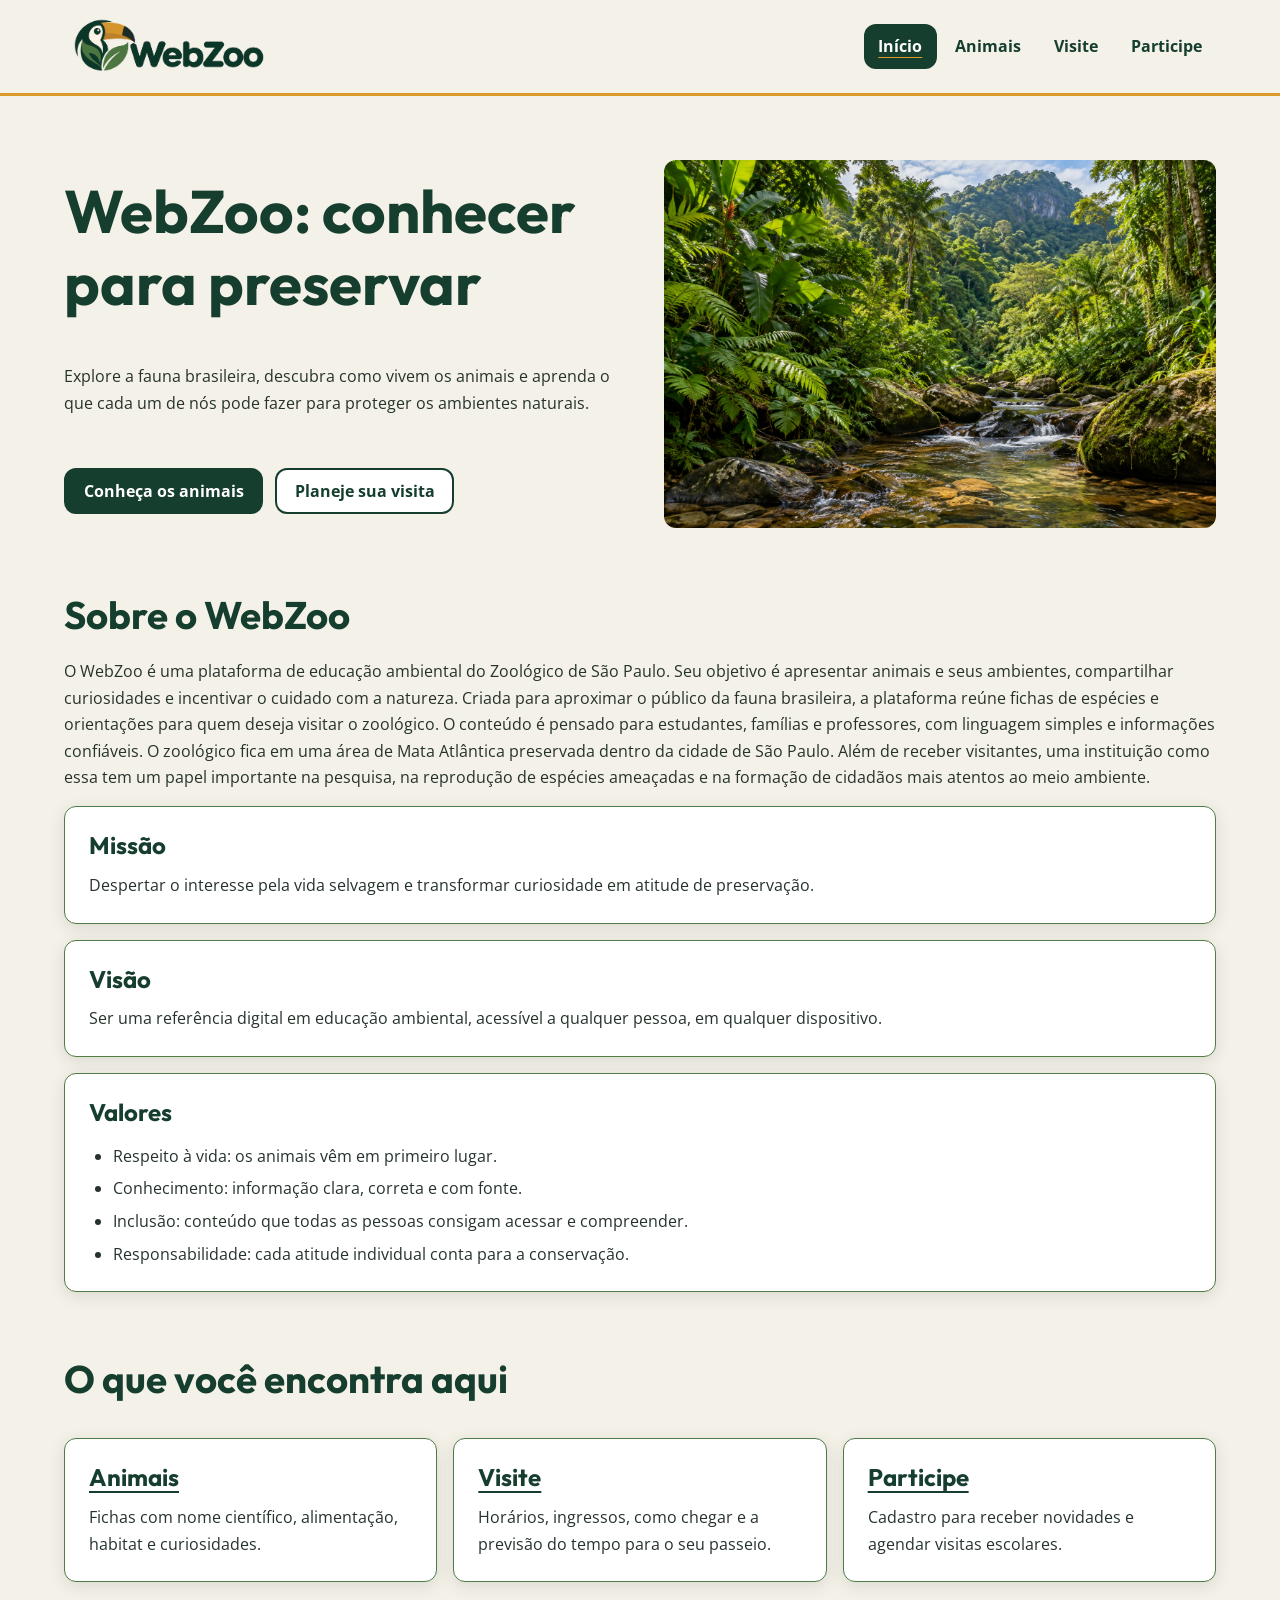
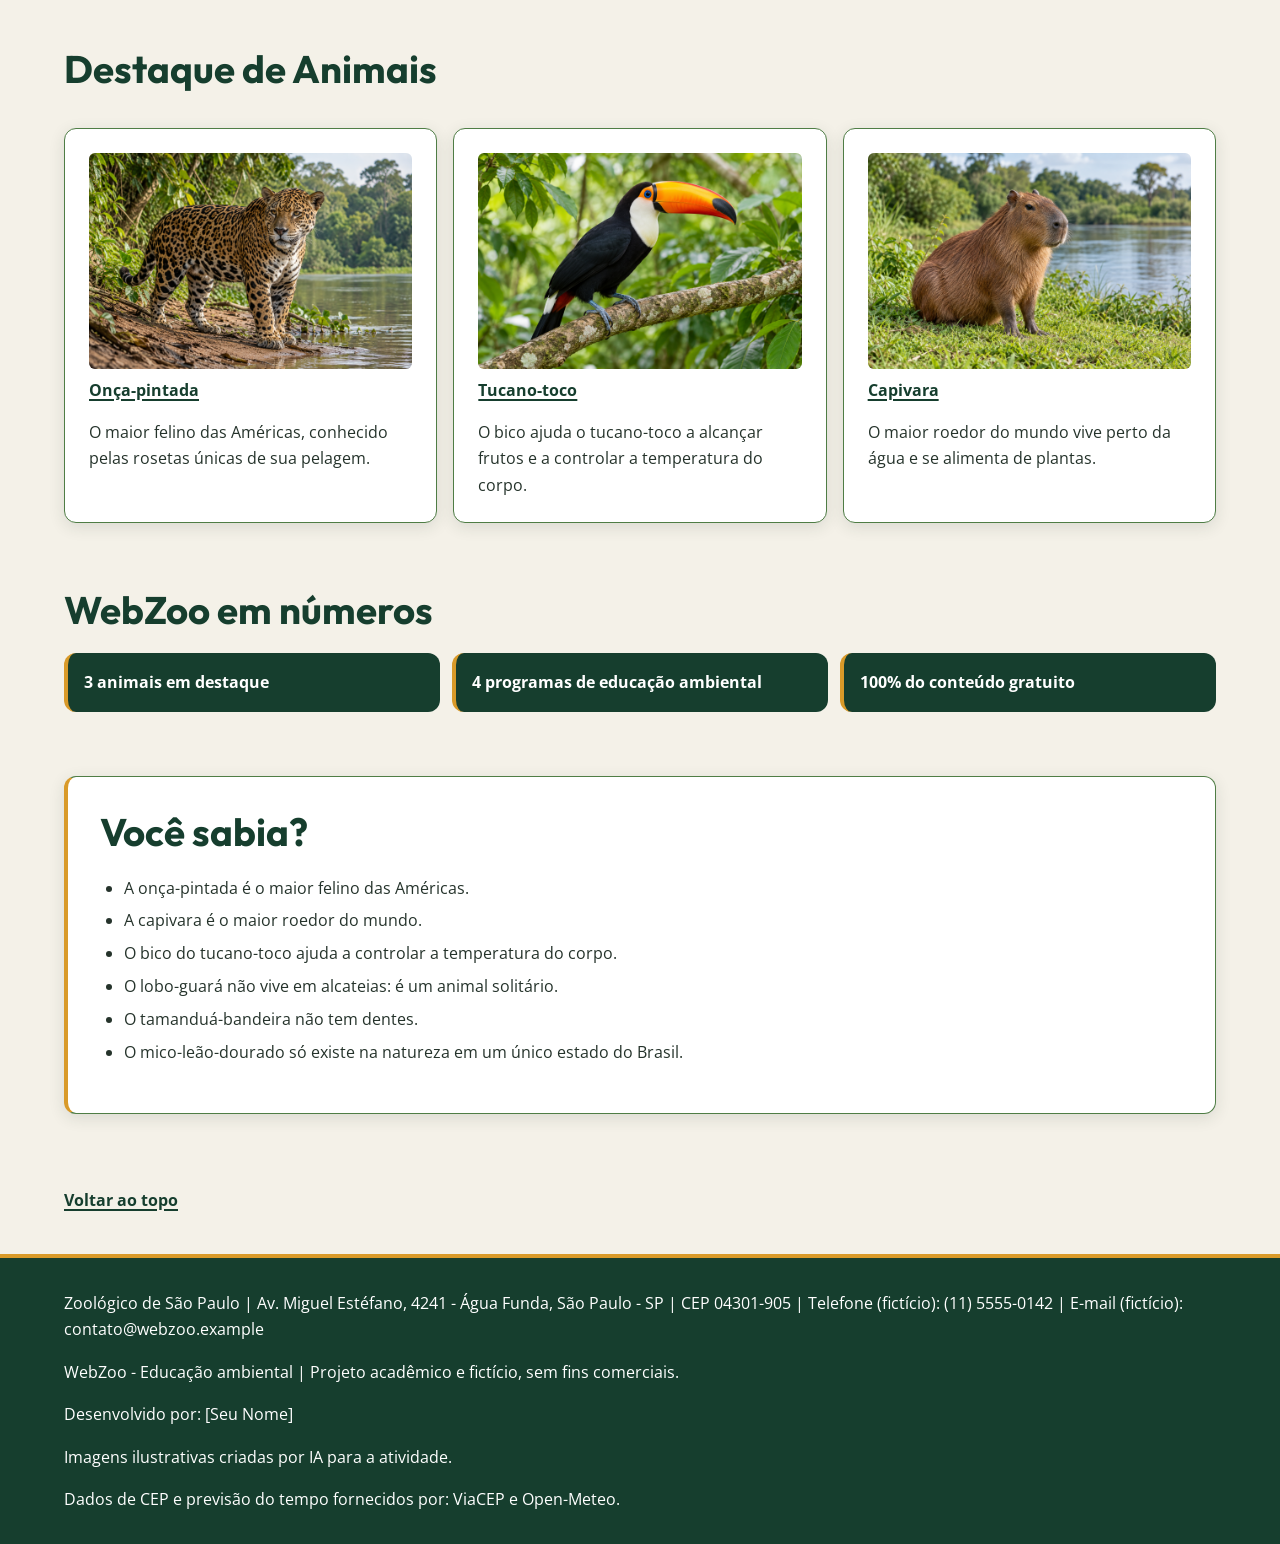
==== index.html @ 7370e72e "Criação do site WebZoo" ====
<!DOCTYPE html>
<html lang="pt-BR">
<head>
  <meta charset="UTF-8">
  <meta name="viewport" content="width=device-width, initial-scale=1.0">
  <meta name="description" content="Conheça a fauna brasileira e descubra como ajudar a proteger os ambientes naturais com o WebZoo.">
  <link rel="icon" href="assets/logo/webzoo_logo.png" type="image/png">
  <link rel="stylesheet" href="css/style.css">
  <script src="js/main.js" defer></script>
  <title>Início | WebZoo</title>
</head>
<body id="topo">
  <a href="#conteudo-principal" class="skip-link">Pular para o conteúdo principal</a>
  <header>
    <a href="index.html" aria-label="WebZoo - Página inicial">
      <img src="assets/logo/webzoo_logo.png" alt="WebZoo - Página inicial">
    </a>
    <button type="button" id="btn-menu" aria-expanded="false" aria-controls="menu-principal" aria-label="Abrir menu">
      <span aria-hidden="true">☰</span>
    </button>
    <nav id="menu-principal" aria-label="Navegação principal">
      <ul>
        <li><a href="index.html" aria-current="page">Início</a></li>
        <li><a href="animais.html">Animais</a></li>
        <li><a href="visite.html">Visite</a></li>
        <li><a href="participe.html">Participe</a></li>
      </ul>
    </nav>
  </header>

  <main id="conteudo-principal">
    <section class="hero" aria-labelledby="titulo-principal">
      <figure>
        <img src="assets/imagens/floresta.png" alt="Vegetação verde e densa de uma floresta tropical brasileira">
      </figure>
      <h1 id="titulo-principal">WebZoo: conhecer para preservar</h1>
      <p>Explore a fauna brasileira, descubra como vivem os animais e aprenda o que cada um de nós pode fazer para proteger os ambientes naturais.</p>
      <p>
        <a href="animais.html">Conheça os animais</a>
        <a href="visite.html">Planeje sua visita</a>
      </p>
    </section>

    <section aria-labelledby="sobre-webzoo">
      <h2 id="sobre-webzoo">Sobre o WebZoo</h2>
      <p>O WebZoo é uma plataforma de educação ambiental do Zoológico de São Paulo. Seu objetivo é apresentar animais e seus ambientes, compartilhar curiosidades e incentivar o cuidado com a natureza. Criada para aproximar o público da fauna brasileira, a plataforma reúne fichas de espécies e orientações para quem deseja visitar o zoológico. O conteúdo é pensado para estudantes, famílias e professores, com linguagem simples e informações confiáveis. O zoológico fica em uma área de Mata Atlântica preservada dentro da cidade de São Paulo. Além de receber visitantes, uma instituição como essa tem um papel importante na pesquisa, na reprodução de espécies ameaçadas e na formação de cidadãos mais atentos ao meio ambiente.</p>
      <article>
        <h3>Missão</h3>
        <p>Despertar o interesse pela vida selvagem e transformar curiosidade em atitude de preservação.</p>
      </article>
      <article>
        <h3>Visão</h3>
        <p>Ser uma referência digital em educação ambiental, acessível a qualquer pessoa, em qualquer dispositivo.</p>
      </article>
      <article>
        <h3>Valores</h3>
        <ul>
          <li>Respeito à vida: os animais vêm em primeiro lugar.</li>
          <li>Conhecimento: informação clara, correta e com fonte.</li>
          <li>Inclusão: conteúdo que todas as pessoas consigam acessar e compreender.</li>
          <li>Responsabilidade: cada atitude individual conta para a conservação.</li>
        </ul>
      </article>
    </section>

    <section aria-labelledby="o-que-encontra">
      <h2 id="o-que-encontra">O que você encontra aqui</h2>
      <article>
        <h3><a href="animais.html">Animais</a></h3>
        <p>Fichas com nome científico, alimentação, habitat e curiosidades.</p>
      </article>
      <article>
        <h3><a href="visite.html">Visite</a></h3>
        <p>Horários, ingressos, como chegar e a previsão do tempo para o seu passeio.</p>
      </article>
      <article>
        <h3><a href="participe.html">Participe</a></h3>
        <p>Cadastro para receber novidades e agendar visitas escolares.</p>
      </article>
    </section>

    <section aria-labelledby="destaque-animais">
      <h2 id="destaque-animais">Destaque de Animais</h2>
      <article>
        <a href="animais.html#onca-pintada">
          <figure>
            <img src="assets/imagens/onca_pintada.png" alt="Onça-pintada em meio à vegetação">
            <figcaption>Onça-pintada</figcaption>
          </figure>
        </a>
        <p>O maior felino das Américas, conhecido pelas rosetas únicas de sua pelagem.</p>
      </article>
      <article>
        <a href="animais.html#tucano-toco">
          <figure>
            <img src="assets/imagens/tucano_toco.png" alt="Tucano-toco com seu bico alaranjado característico">
            <figcaption>Tucano-toco</figcaption>
          </figure>
        </a>
        <p>O bico ajuda o tucano-toco a alcançar frutos e a controlar a temperatura do corpo.</p>
      </article>
      <article>
        <a href="animais.html#capivara">
          <figure>
            <img src="assets/imagens/capivara.png" alt="Capivara próxima à água">
            <figcaption>Capivara</figcaption>
          </figure>
        </a>
        <p>O maior roedor do mundo vive perto da água e se alimenta de plantas.</p>
      </article>
    </section>

    <section aria-labelledby="webzoo-numeros">
      <h2 id="webzoo-numeros">WebZoo em números</h2>
      <ul>
        <li>3 animais em destaque</li>
        <li>4 programas de educação ambiental</li>
        <li>100% do conteúdo gratuito</li>
      </ul>
    </section>

    <aside aria-labelledby="voce-sabia">
      <h2 id="voce-sabia">Você sabia?</h2>
      <ul>
        <li>A onça-pintada é o maior felino das Américas.</li>
        <li>A capivara é o maior roedor do mundo.</li>
        <li>O bico do tucano-toco ajuda a controlar a temperatura do corpo.</li>
        <li>O lobo-guará não vive em alcateias: é um animal solitário.</li>
        <li>O tamanduá-bandeira não tem dentes.</li>
        <li>O mico-leão-dourado só existe na natureza em um único estado do Brasil.</li>
      </ul>
    </aside>
  </main>

  <p><a href="#topo">Voltar ao topo</a></p>
  <footer>
    <address>
      Zoológico de São Paulo | Av. Miguel Estéfano, 4241 - Água Funda, São Paulo - SP | CEP 04301-905 | Telefone (fictício): (11) 5555-0142 | E-mail (fictício): contato@webzoo.example
    </address>
    <p>WebZoo - Educação ambiental | Projeto acadêmico e fictício, sem fins comerciais.</p>
    <p>Desenvolvido por: [Seu Nome]</p>
    <p>Imagens ilustrativas criadas por IA para a atividade.</p>
    <p>Dados de CEP e previsão do tempo fornecidos por: ViaCEP e Open-Meteo.</p>
  </footer>
</body>
</html>
---- css/style.css ----
@import url("https://fonts.googleapis.com/css2?family=Open+Sans:wght@400;600;700&family=Outfit:wght@600;700&display=swap");

:root {
  --verde-floresta: #163E2E;
  --verde-folha: #4F7D45;
  --ocre: #D99A29;
  --areia-clara: #F4F1E8;
  --carvao: #25332B;
  --branco: #FFFFFF;
  --sombra: rgba(37, 51, 43, 0.12);
  --invisivel: rgba(37, 51, 43, 0);
  --raio: 0.75rem;
  --largura-conteudo: 72rem;
}

*,
*::before,
*::after {
  box-sizing: border-box;
}

html {
  scroll-behavior: smooth;
}

body {
  margin: 0;
  background: var(--areia-clara);
  color: var(--carvao);
  font-family: "Open Sans", sans-serif;
  line-height: 1.65;
  overflow-wrap: break-word;
}

img {
  display: block;
  max-width: 100%;
  height: auto;
}

h1,
h2,
h3 {
  color: var(--verde-floresta);
  font-family: "Outfit", sans-serif;
  line-height: 1.2;
}

h1 {
  margin: 0 0 1rem;
  font-size: clamp(2rem, 5vw, 3.75rem);
}

h2 {
  margin: 0 0 1.25rem;
  font-size: clamp(1.6rem, 3vw, 2.4rem);
}

h3 {
  margin: 0 0 0.75rem;
  font-size: clamp(1.2rem, 2vw, 1.5rem);
}

p {
  margin: 0 0 1rem;
}

ul {
  padding-left: 1.5rem;
}

li + li {
  margin-top: 0.4rem;
}

figure {
  margin: 0;
}

a {
  color: var(--verde-floresta);
  text-decoration-thickness: 0.1em;
  text-underline-offset: 0.2em;
}

a:hover {
  color: var(--carvao);
  text-decoration-thickness: 0.15em;
}

:focus-visible {
  outline: 0.2rem solid var(--verde-floresta);
  outline-offset: 0.2rem;
}

.skip-link {
  position: absolute;
  z-index: 10;
  top: 0.5rem;
  left: 0.5rem;
  padding: 0.75rem 1rem;
  transform: translateY(-200%);
  border-radius: var(--raio);
  background: var(--verde-floresta);
  color: var(--branco);
  font-weight: 700;
}

.skip-link:focus {
  transform: translateY(0);
  color: var(--branco);
  outline: 0.2rem solid var(--branco);
  outline-offset: 0.2rem;
  box-shadow: 0 0 0 0.5rem var(--verde-floresta);
}

body > header {
  display: flex;
  flex-wrap: wrap;
  align-items: center;
  justify-content: space-between;
  gap: 0.5rem 1rem;
  padding: 0.75rem max(1rem, calc((100% - var(--largura-conteudo)) / 2));
  border-bottom: 0.2rem solid var(--ocre);
  background: var(--areia-clara);
}

body > header > a {
  display: inline-flex;
  align-items: center;
  min-width: 0;
  min-height: 2.75rem;
}

body > header img {
  width: clamp(9rem, 36vw, 13rem);
  height: auto;
}

button,
input,
select,
textarea {
  font: inherit;
}

button,
input:not([type="checkbox"]):not([type="radio"]),
select,
textarea {
  min-height: 2.75rem;
}

button,
.hero p:last-child a {
  display: inline-flex;
  align-items: center;
  justify-content: center;
  min-height: 2.75rem;
  padding: 0.65rem 1.1rem;
  border: 0.125rem solid var(--verde-floresta);
  border-radius: var(--raio);
  background: var(--verde-floresta);
  color: var(--branco);
  font-weight: 700;
  line-height: 1.3;
  text-align: center;
  text-decoration: none;
  cursor: pointer;
  transition: background-color 160ms ease, border-color 160ms ease;
}

button:hover,
.hero p:last-child a:hover {
  border-color: var(--verde-folha);
  background: var(--verde-folha);
  color: var(--branco);
}

button:focus-visible,
.hero p:last-child a:focus-visible {
  outline: 0.2rem solid var(--verde-floresta);
  outline-offset: 0.2rem;
}

#btn-menu {
  display: none;
  position: relative;
  width: 2.75rem;
  min-width: 2.75rem;
  height: 2.75rem;
  padding: 0;
  border-color: var(--verde-floresta);
  background: var(--areia-clara);
  color: var(--verde-floresta);
}

#btn-menu:hover {
  background: var(--branco);
}

#btn-menu span {
  position: absolute;
  width: 1.3rem;
  height: 0.15rem;
  overflow: hidden;
  background: var(--verde-floresta);
  color: var(--verde-floresta);
  font-size: 0;
  transition: background-color 160ms ease;
}

#btn-menu::before,
#btn-menu::after {
  position: absolute;
  width: 1.3rem;
  height: 0.15rem;
  background: var(--verde-floresta);
  content: "";
  transition: transform 160ms ease;
}

#btn-menu::before {
  transform: translateY(-0.4rem);
}

#btn-menu::after {
  transform: translateY(0.4rem);
}

#btn-menu[aria-expanded="true"] span {
  background: var(--invisivel);
}

#btn-menu[aria-expanded="true"]::before {
  transform: rotate(45deg);
}

#btn-menu[aria-expanded="true"]::after {
  transform: rotate(-45deg);
}

.js-menu #btn-menu {
  display: inline-flex;
}

#menu-principal {
  flex-basis: 100%;
}

.js-menu #menu-principal {
  display: none;
}

.js-menu #btn-menu[aria-expanded="true"] + #menu-principal {
  display: block;
}

#menu-principal ul {
  display: flex;
  flex-direction: column;
  gap: 0.25rem;
  margin: 0;
  padding: 0.5rem 0 0;
  list-style: none;
}

#menu-principal li + li {
  margin: 0;
}

#menu-principal a {
  display: flex;
  align-items: center;
  min-height: 2.75rem;
  padding: 0.6rem 0.9rem;
  border-radius: var(--raio);
  font-weight: 700;
  text-decoration: none;
}

#menu-principal a:hover {
  background: var(--branco);
  color: var(--verde-floresta);
}

#menu-principal a[aria-current="page"] {
  background: var(--verde-floresta);
  color: var(--branco);
  text-decoration: underline;
  text-decoration-color: var(--ocre);
  text-underline-offset: 0.3em;
}

#menu-principal a[aria-current="page"]:hover {
  background: var(--verde-folha);
  color: var(--branco);
}

main {
  width: min(100% - 2rem, var(--largura-conteudo));
  margin: 0 auto;
  padding: clamp(2rem, 5vw, 4rem) 0;
}

main > section,
main > aside {
  margin-top: clamp(2.5rem, 5vw, 4rem);
}

main > section:first-child {
  margin-top: 0;
}

.hero {
  display: grid;
  gap: 1rem;
}

.hero figure {
  overflow: hidden;
  border-radius: var(--raio);
}

.hero figure img {
  width: 100%;
}

.hero h1,
.hero p {
  margin: 0;
}

.hero p:last-child {
  display: flex;
  flex-wrap: wrap;
  gap: 0.75rem;
  margin-top: 0.5rem;
}

.hero p:last-child a:last-child {
  background: var(--branco);
  color: var(--verde-floresta);
}

.hero p:last-child a:last-child:hover {
  background: var(--verde-floresta);
  color: var(--branco);
}

main article,
main aside,
main details {
  border: 0.0625rem solid var(--verde-folha);
  border-radius: var(--raio);
  background: var(--branco);
  box-shadow: 0 0.25rem 1rem var(--sombra);
}

main article {
  min-width: 0;
  padding: clamp(1rem, 2vw, 1.5rem);
}

main article + article {
  margin-top: 1rem;
}

main article p:last-child,
main article ul:last-child {
  margin-bottom: 0;
}

main article figure {
  margin-bottom: 1rem;
}

main article figure img {
  width: 100%;
  border-radius: calc(var(--raio) / 2);
}

figcaption {
  margin-top: 0.5rem;
  color: var(--verde-floresta);
  font-weight: 700;
}

[aria-labelledby="destaque-animais"] article > a {
  display: block;
}

#lista-animais {
  display: grid;
  grid-template-columns: minmax(0, 1fr);
  gap: 1rem;
}

#lista-animais article + article {
  margin-top: 0;
}

dl {
  margin: 1.25rem 0;
}

dt {
  margin-top: 0.6rem;
  font-weight: 700;
}

dd {
  margin-left: 0;
}

[aria-labelledby="webzoo-numeros"] ul {
  display: flex;
  flex-wrap: wrap;
  gap: 0.75rem;
  padding: 0;
  list-style: none;
}

[aria-labelledby="webzoo-numeros"] li {
  flex: 1 1 12rem;
  margin: 0;
  padding: 1rem;
  border-left: 0.3rem solid var(--ocre);
  border-radius: var(--raio);
  background: var(--verde-floresta);
  color: var(--branco);
  font-weight: 700;
}

main aside {
  padding: clamp(1rem, 3vw, 2rem);
  border-left: 0.3rem solid var(--ocre);
}

form {
  min-width: 0;
}

fieldset {
  min-width: 0;
  margin: 0 0 1rem;
  padding: 1rem;
  border: 0.0625rem solid var(--verde-folha);
  border-radius: var(--raio);
}

legend {
  padding: 0 0.4rem;
  color: var(--verde-floresta);
  font-weight: 700;
}

label {
  display: block;
  margin-bottom: 0.35rem;
  font-weight: 700;
}

input:not([type="checkbox"]):not([type="radio"]),
select,
textarea {
  display: block;
  width: 100%;
  max-width: 100%;
  padding: 0.6rem 0.75rem;
  border: 0.125rem solid var(--carvao);
  border-radius: calc(var(--raio) / 2);
  background: var(--branco);
  color: var(--carvao);
}

textarea {
  resize: vertical;
}

input[type="checkbox"],
input[type="radio"] {
  width: 2.75rem;
  height: 2.75rem;
  vertical-align: middle;
  accent-color: var(--verde-floresta);
}

input[type="checkbox"] + label,
input[type="radio"] + label {
  display: inline-flex;
  align-items: center;
  min-height: 2.75rem;
  margin: 0;
}

small,
[id^="erro-"],
#contador-mensagem,
#status-cep {
  display: block;
  margin-top: 0.35rem;
}

[id^="erro-"]:not(:empty) {
  padding-left: 0.6rem;
  border-left: 0.2rem solid var(--verde-floresta);
  color: var(--verde-floresta);
  font-weight: 700;
}

[aria-invalid="true"] {
  border-color: var(--verde-floresta);
  outline: 0.125rem solid var(--verde-floresta);
  outline-offset: 0.1rem;
}

[aria-invalid="true"]:focus-visible {
  outline: 0.2rem solid var(--verde-floresta);
  outline-offset: 0.2rem;
}

[id="resultado-cep-visita"]:not(:empty),
[id="previsao-webzoo"]:not(:empty),
[id="feedback-cadastro"]:not(:empty),
[id="status-cep"]:not(:empty),
.carregando,
.sucesso,
.erro {
  padding: 0.75rem 1rem;
  border-left: 0.25rem solid var(--verde-floresta);
  border-radius: calc(var(--raio) / 2);
  background: var(--branco);
  color: var(--carvao);
}

.carregando {
  border-left-color: var(--ocre);
}

.sucesso {
  border-left-color: var(--verde-folha);
}

.erro {
  border-left-style: double;
  font-weight: 700;
}

table {
  width: 100%;
  border-collapse: collapse;
  background: var(--branco);
  text-align: left;
  overflow-wrap: anywhere;
}

caption {
  padding: 0.75rem;
  color: var(--verde-floresta);
  font-weight: 700;
  text-align: left;
}

th,
td {
  padding: 0.75rem;
  border: 0.0625rem solid var(--verde-folha);
  vertical-align: top;
}

thead th {
  background: var(--verde-floresta);
  color: var(--branco);
}

details {
  margin-bottom: 0.75rem;
}

summary {
  min-height: 2.75rem;
  padding: 0.75rem 1rem;
  color: var(--verde-floresta);
  font-weight: 700;
  cursor: pointer;
}

summary:hover {
  background: var(--areia-clara);
}

details p {
  padding: 0 1rem 1rem;
  margin: 0;
}

.oculto,
[hidden] {
  display: none !important;
}

body > main + p {
  width: min(100% - 2rem, var(--largura-conteudo));
  margin: 0 auto 2rem;
}

body > main + p a {
  display: inline-flex;
  align-items: center;
  min-height: 2.75rem;
  font-weight: 700;
}

footer {
  padding: 2rem max(1rem, calc((100% - var(--largura-conteudo)) / 2));
  border-top: 0.25rem solid var(--ocre);
  background: var(--verde-floresta);
  color: var(--branco);
}

footer address {
  margin-bottom: 1rem;
  font-style: normal;
}

footer p:last-child {
  margin-bottom: 0;
}

@media (min-width: 768px) {
  .js-menu #btn-menu {
    display: none;
  }

  #menu-principal,
  .js-menu #menu-principal,
  .js-menu #btn-menu[aria-expanded="true"] + #menu-principal {
    display: block;
    flex-basis: auto;
  }

  #menu-principal ul {
    flex-direction: row;
    align-items: center;
    padding: 0;
  }

  #lista-animais {
    grid-template-columns: repeat(2, minmax(0, 1fr));
  }

  [aria-labelledby="destaque-animais"],
  [aria-labelledby="o-que-encontra"],
  [aria-labelledby="programas-educacao"] {
    display: grid;
    grid-template-columns: repeat(2, minmax(0, 1fr));
    gap: 1rem;
  }

  [aria-labelledby="destaque-animais"] > h2,
  [aria-labelledby="o-que-encontra"] > h2,
  [aria-labelledby="programas-educacao"] > h2 {
    grid-column: 1 / -1;
  }

  [aria-labelledby="destaque-animais"] article + article,
  [aria-labelledby="o-que-encontra"] article + article,
  [aria-labelledby="programas-educacao"] article + article {
    margin-top: 0;
  }

  #filtros-animais {
    display: flex;
    flex-wrap: wrap;
    align-items: flex-end;
    gap: 1rem;
  }

  #filtros-animais fieldset {
    flex: 1 1 11rem;
    margin: 0;
  }

  #filtros-animais button {
    margin-bottom: 1rem;
  }
}

@media (min-width: 1024px) {
  #lista-animais,
  [aria-labelledby="destaque-animais"],
  [aria-labelledby="o-que-encontra"],
  [aria-labelledby="programas-educacao"] {
    grid-template-columns: repeat(3, minmax(0, 1fr));
  }

  .hero {
    grid-template-columns: repeat(2, minmax(0, 1fr));
    align-items: center;
    column-gap: 3rem;
  }

  .hero figure {
    grid-column: 2;
    grid-row: 1 / 4;
  }
}

@media (prefers-reduced-motion: reduce) {
  html {
    scroll-behavior: auto;
  }

  *,
  *::before,
  *::after {
    animation: none !important;
    transition: none !important;
  }
}
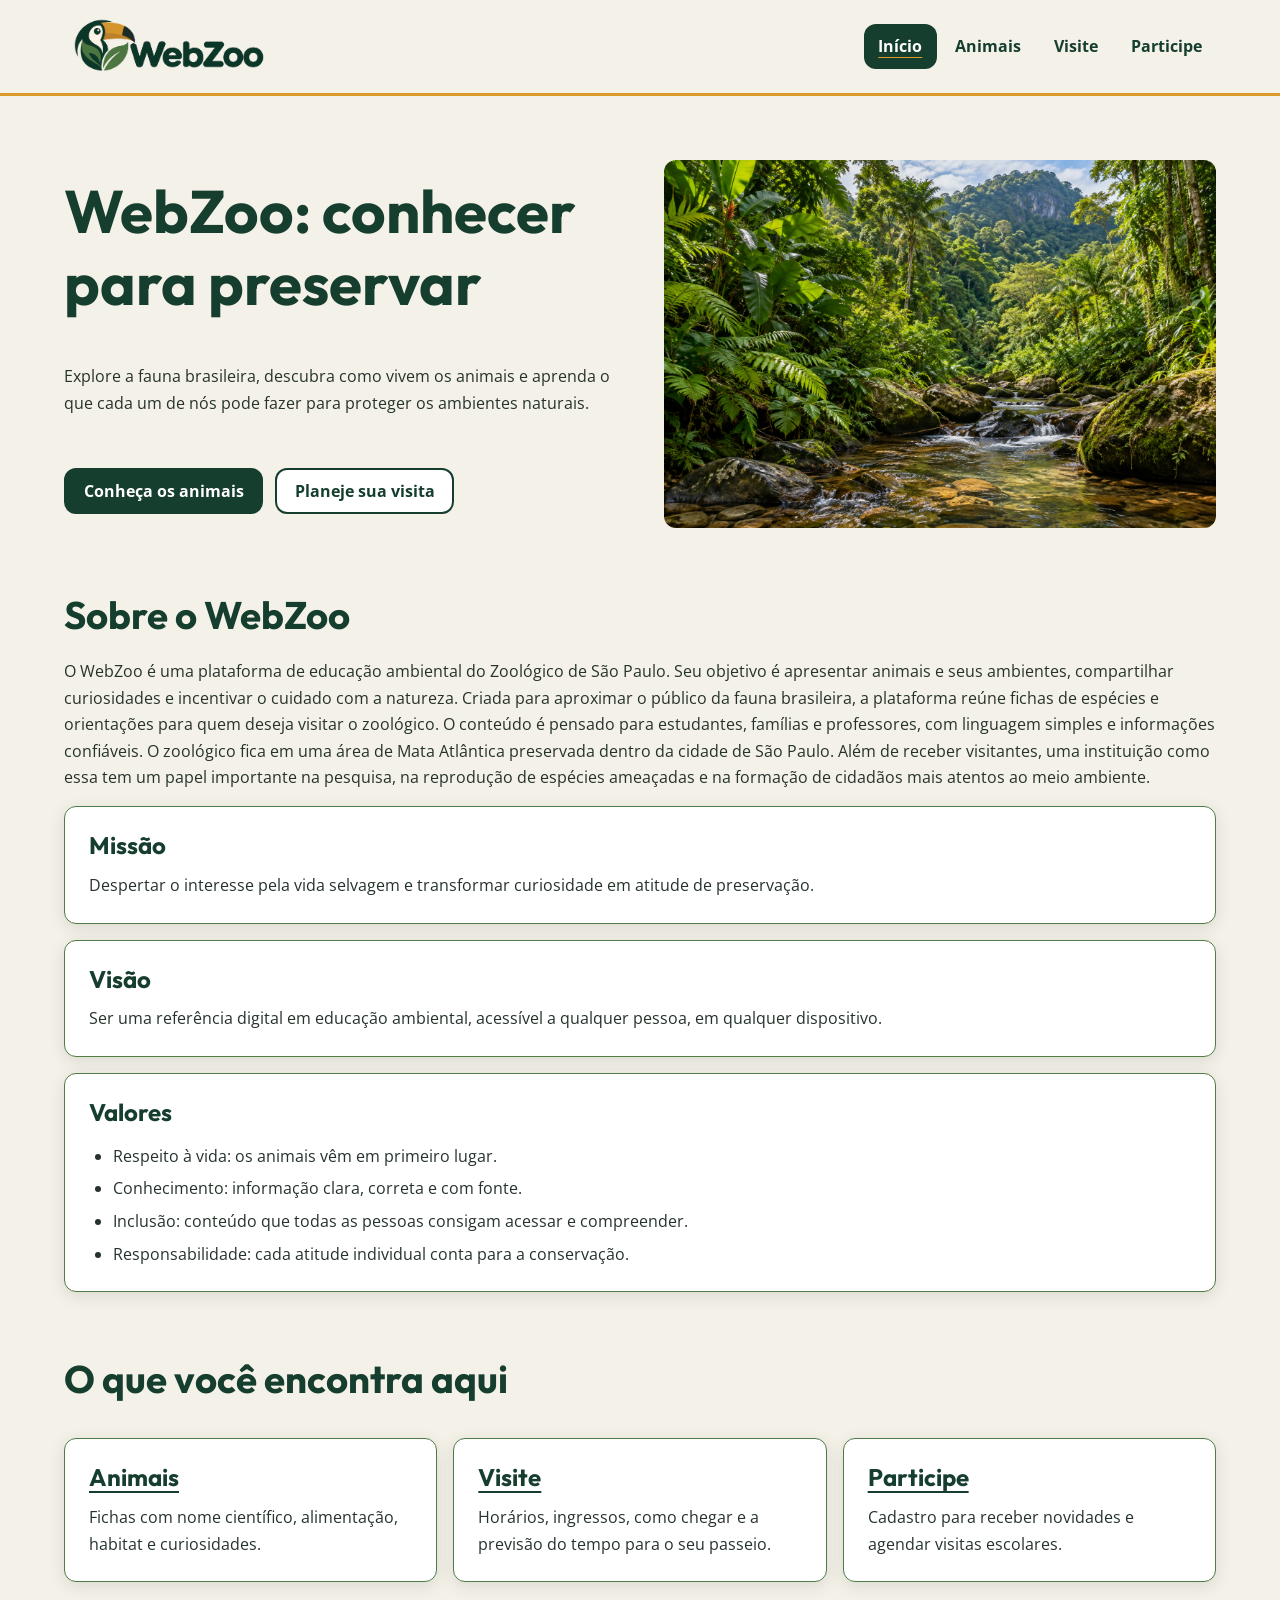
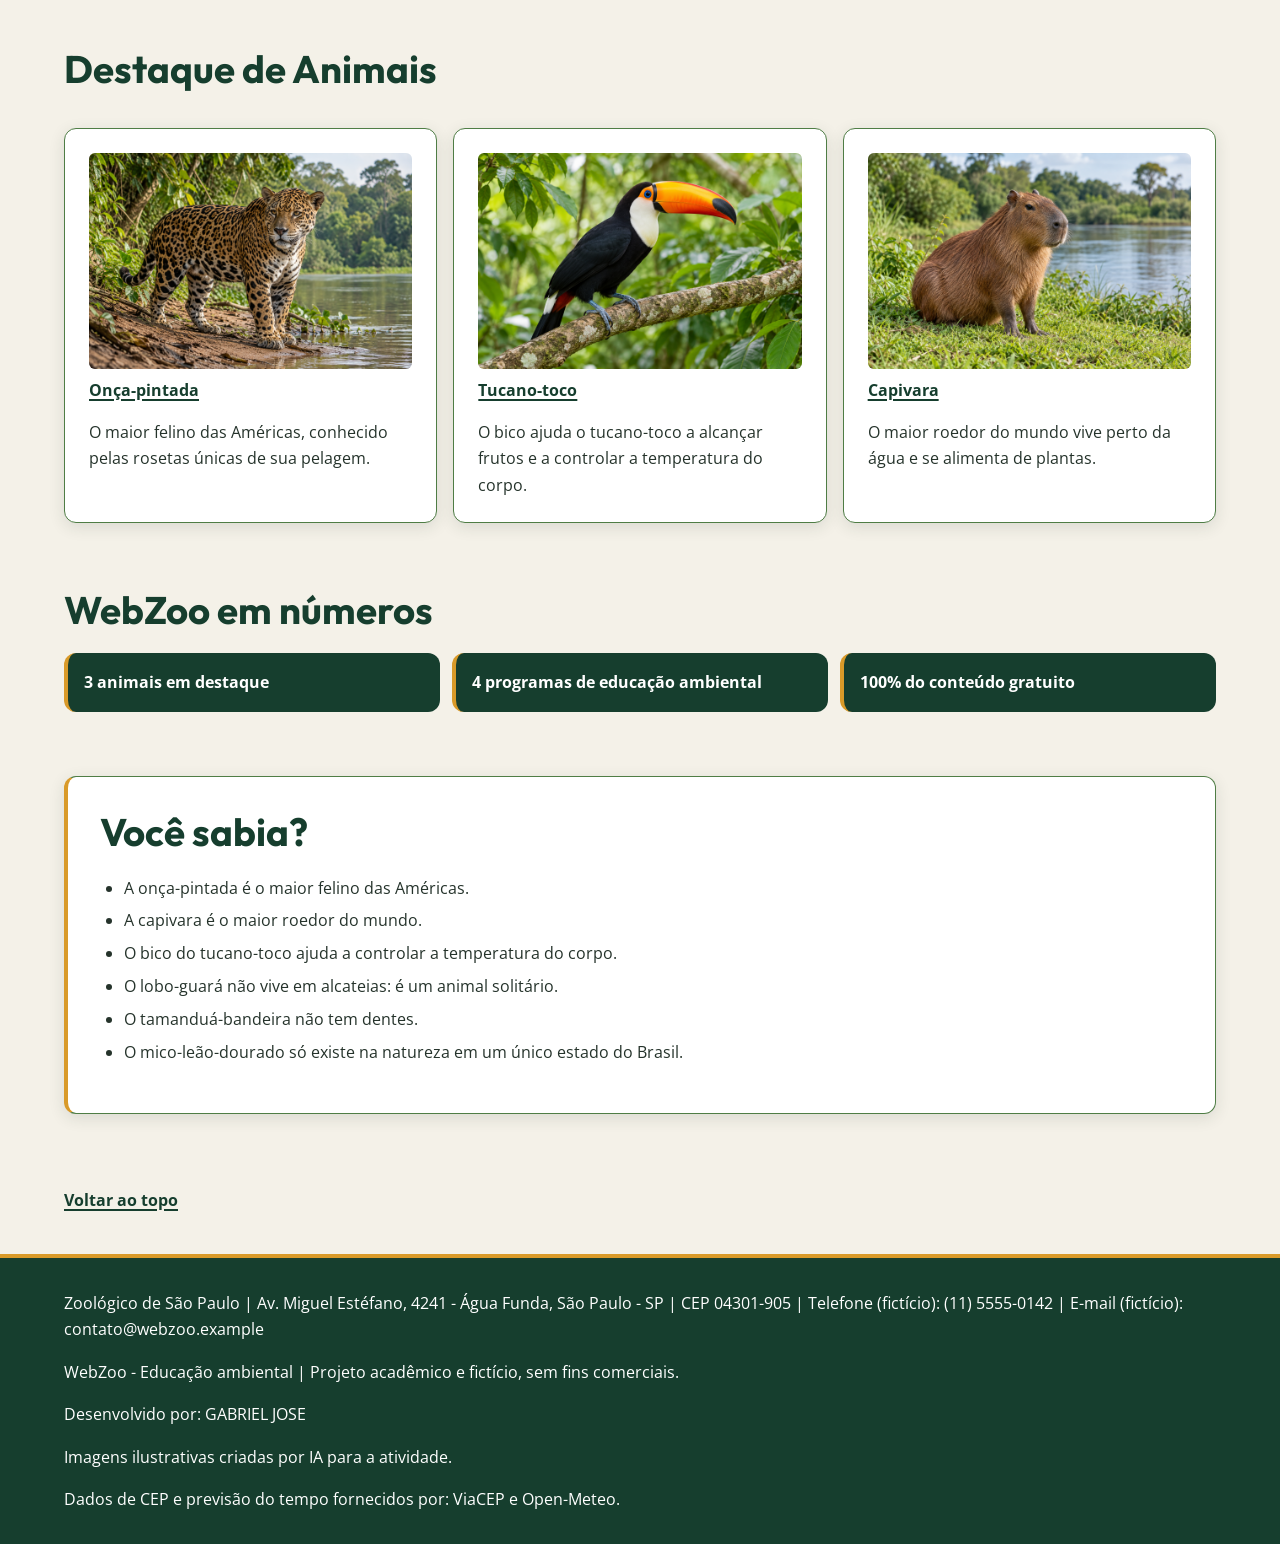
==== commit 0c983866: "Atualiza arquivos do WebZoo" ====
--- a/index.html
+++ b/index.html
@@ -138,7 +138,7 @@
       Zoológico de São Paulo | Av. Miguel Estéfano, 4241 - Água Funda, São Paulo - SP | CEP 04301-905 | Telefone (fictício): (11) 5555-0142 | E-mail (fictício): contato@webzoo.example
     </address>
     <p>WebZoo - Educação ambiental | Projeto acadêmico e fictício, sem fins comerciais.</p>
-    <p>Desenvolvido por: [Seu Nome]</p>
+    <p>Desenvolvido por: GABRIEL JOSE </p>
     <p>Imagens ilustrativas criadas por IA para a atividade.</p>
     <p>Dados de CEP e previsão do tempo fornecidos por: ViaCEP e Open-Meteo.</p>
   </footer>
